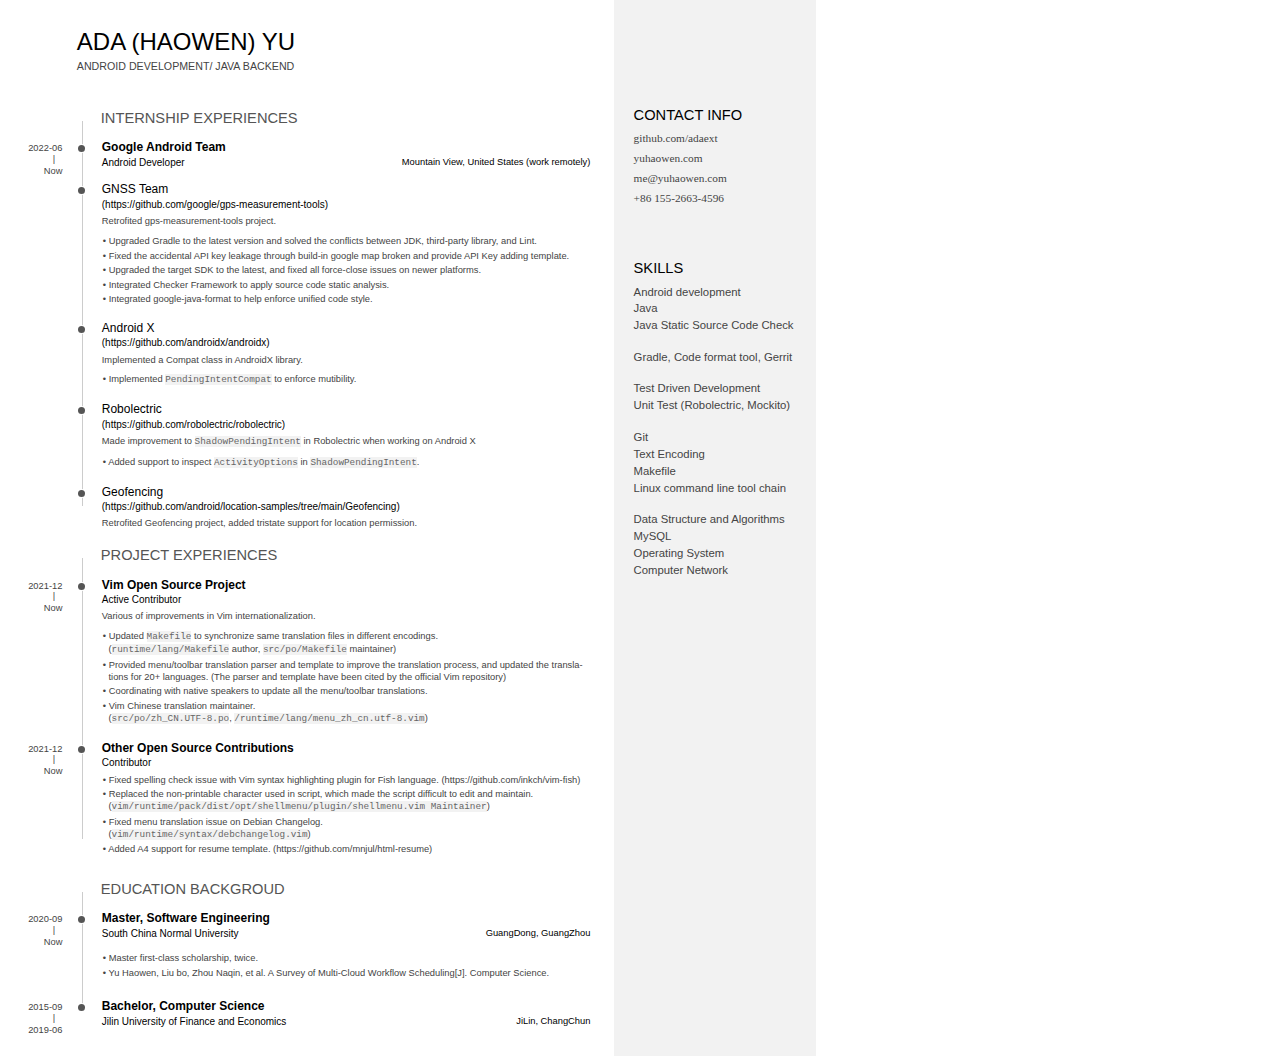
==== resume/en.html @ 3801df82 "Add check code" ====
<!DOCTYPE html>
<html>

<head>
  <meta charset="utf-8" />
  <link rel="stylesheet" type="text/css" href="normalize/normalize.css" />
  <link rel="stylesheet" type="text/css" href="Font-Awesome/css/all.min.css" />
  <link rel="stylesheet" type="text/css" href="style.css" />
</head>

<body lang="en">
  <section id="main">
    <header id="title">
      <h1>Ada (Haowen) Yu</h1>
      <span class="subtitle">Android Development/ Java Backend</span>
    </header>
    <section class="main-block">
      <h2>
        <i class="fa fa-suitcase"></i> Internship Experiences
      </h2>
      <section class="blocks">
        <div class="date">
          <span>2022-06</span><span>Now</span>
        </div>
        <div class="decorator">
        </div>
        <div class="details">
          <header>
            <h3>Google Android Team</h3>
            <span class="place">Android Developer</span>
            <span class="place"></span>
            <span class="location">Mountain View, United States (work remotely)</span>
          </header>
        </div>
      </section>
      <section class="blocks">
        <div class="date">
          <span></span>
        </div>
        <div class="decorator">
        </div>
        <div class="details">
          <header>
            <h3><span style="font-weight:normal">GNSS Team</span></h3>
            <span class="place">(https://github.com/google/gps-measurement-tools)</span>
          </header>
          <div>
            Retrofited gps-measurement-tools project.
            <ul>
              <li>Upgraded Gradle to the latest version and solved the conflicts between JDK, third-party library, and
                Lint.</li>
              <li>Fixed the accidental API key leakage through build-in google map broken and provide API Key adding
                template.</li>
              <li>Upgraded the target SDK to the latest, and fixed all force-close issues on newer platforms.</li>
              <li>Integrated Checker Framework to apply source code static analysis.</li>
              <li>Integrated google-java-format to help enforce unified code style.</li>
            </ul>
          </div>
        </div>
      </section>
      <section class="blocks">
        <div class="date">
          <span></span>
        </div>
        <div class="decorator">
        </div>
        <div class="details">
          <header>
            <h3><span style="font-weight:normal">Android X</span></h3>
            <span class="place">(https://github.com/androidx/androidx)</span>
          </header>
          <div>
            Implemented a Compat class in AndroidX library.
            <ul>
              <li>Implemented <code>PendingIntentCompat</code> to enforce mutibility.</li>
            </ul>
          </div>
        </div>
      </section>
      <section class="blocks">
        <div class="date">
          <span></span>
        </div>
        <div class="decorator">
        </div>
        <div class="details">
          <header>
            <h3><span style="font-weight:normal">Robolectric</span></h3>
            <span class="place">(https://github.com/robolectric/robolectric)</span>
          </header>
          <div>
            Made improvement to <code>ShadowPendingIntent</code> in Robolectric when working on Android X
            <ul>
              <li>Added support to inspect <code>ActivityOptions</code> in <code>ShadowPendingIntent</code>.</li>
            </ul>
          </div>
        </div>
      </section>
      <section class="blocks">
        <div class="date">
          <span></span>
        </div>
        <div class="decorator">
        </div>
        <div class="details">
          <header>
            <h3><span style="font-weight:normal">Geofencing</span></h3>
            <span class="place">(https://github.com/android/location-samples/tree/main/Geofencing)</span>
          </header>
          <div>
            Retrofited Geofencing project, added tristate support for location permission.
          </div>
        </div>
      </section>
    </section>
    <section class="main-block">
      <h2>
        <i class="fa fa-folder-open"></i> Project Experiences
      </h2>
      <section class="blocks">
        <div class="date">
          <span>2021-12</span><span>Now</span>
        </div>
        <div class="decorator">
        </div>
        <div class="details">
          <header>
            <h3>Vim Open Source Project</h3>
            <span class="place">Active Contributor</span>
          </header>
          <div>
            Various of improvements in Vim internationalization.
            <ul>
              <li>Updated <code> Makefile</code> to synchronize same translation files in different
                encodings.<br>(<code>runtime/lang/Makefile</code> author, <code>src/po/Makefile</code> maintainer)</li>
              <li>Provided menu/toolbar translation parser and template to improve the translation process, and updated
                the translations for 20+ languages. (The parser and template have been cited by the official Vim
                repository)</li>
              <li>Coordinating with native speakers to update all the menu/toolbar translations.</li>
              <li>Vim Chinese translation maintainer.
                <br>(<code>src/po/zh_CN.UTF-8.po</code>, <code>/runtime/lang/menu_zh_cn.utf-8.vim</code>)</li>
            </ul>
          </div>
        </div>
      </section>
      <section class="blocks">
        <div class="date">
          <span>2021-12</span><span>Now</span>
        </div>
        <div class="decorator">
        </div>
        <div class="details">
          <header>
            <h3>Other Open Source Contributions</h3>
            <span class="place">Contributor</span>
          </header>
          <div>
            <ul>
              <li>Fixed spelling check issue with Vim syntax highlighting plugin for Fish
                language. (https://github.com/inkch/vim-fish)</li>
              <li>Replaced the non-printable character used in script, which made the script difficult to edit and
                maintain.<br>(<code>vim/runtime/pack/dist/opt/shellmenu/plugin/shellmenu.vim Maintainer</code>)</li>
              <li>Fixed menu translation issue on Debian
                Changelog.<br>(<code>vim/runtime/syntax/debchangelog.vim</code>)</li>
              <li>Added A4 support for resume template. (https://github.com/mnjul/html-resume)</li>
            </ul>
          </div>
        </div>
      </section>
    </section>
    <section class="main-block concise">
      <h2>
        <i class="fa fa-graduation-cap"></i> Education Backgroud
      </h2>
      <section class="blocks">
        <div class="date">
          <span>2020-09</span><span>Now</span>
        </div>
        <div class="decorator">
        </div>
        <div class="details">
          <header>
            <h3>Master, Software Engineering</h3>
            <span class="place">South China Normal University</span>
            <span class="location">GuangDong, GuangZhou</span>
          </header>
          <div>
            <ul>
              <li>Master first-class scholarship, twice.</li>
              <li>Yu Haowen, Liu bo, Zhou Naqin, et al. A Survey of Multi-Cloud Workflow Scheduling[J]. Computer
                Science.</li>
            </ul>
          </div>
        </div>
      </section>
      <section class="blocks">
        <div class="date">
          <span>2015-09</span><span>2019-06</span>
        </div>
        <div class="decorator">
        </div>
        <div class="details">
          <header>
            <h3>Bachelor, Computer Science</h3>
            <span class="place">Jilin University of Finance and Economics</span>
            <span class="location">JiLin, ChangChun</span>
          </header>
        </div>
      </section>
    </section>
  </section>
  <aside id="sidebar">
    <div class="side-block" id="contact">
      <h1>
        CONTACT INFO
      </h1>
      <ul>
        <li><i class="fa-brands fa-github"></i> github.com/adaext</li>
        <li><i class="fa fa-globe"></i> yuhaowen.com</li>
        <li><i class="fa fa-envelope"></i> me@yuhaowen.com</li>
        <li><i class="fa fa-phone"></i> +86 155-2663-4596 </li>
      </ul>
    </div>
    <div class="side-block" id="skills">
      <h1>
        Skills
      </h1>
      <ul>
        <li>Android development</li>
        <li>Java</li>
        <li>Java Static Source Code Check</li>
      </ul>
      <ul>
        <li>Gradle, Code format tool, Gerrit</li>
      </ul>
      <ul>
        <li>Test Driven Development</li>
        <li>Unit Test (Robolectric, Mockito)</li>
      </ul>
      <ul>
        <li>Git</li>
        <li>Text Encoding</li>
        <li>Makefile</li>
        <li> Linux command line tool chain</li>
      </ul>
      <ul>
        <li>Data Structure and Algorithms</li>
        <li>MySQL</li>
        <li>Operating System</li>
        <li>Computer Network</li>
      </ul>
    </div>
    <div class="side-block" id="skills">
    </div>
  </aside>
</body>

</html>
---- resume/style.css ----
@page{
  size: letter portrait;
  margin: 0;
}

*{
  box-sizing: border-box;
}

:root{
  --page-width: 8.5in;
  --page-height: 11in;
  --main-width: 6.4in;
  --sidebar-width: calc(var(--page-width) - var(--main-width));
  --decorator-horizontal-margin: 0.2in;

  --sidebar-horizontal-padding: 0.2in;

  /* XXX: using px for very good precision control */
  --decorator-outer-offset-top: 10px;
  --decorator-outer-offset-left: -5.5px;
  --decorator-border-width: 1px;
  --decorator-outer-dim: 9px;
  --decorator-border: 1px solid #ccc;

  --row-blocks-padding-top: 5pt;
  --date-block-width: 0.6in;

  --main-blocks-title-icon-offset-left: -19pt;
}

body{
  width: var(--page-width);
  height: var(--page-height);
  margin: 0;
  font-family: "Open Sans", sans-serif; 
  font-weight: 300;
  line-height: 1.3;
  color: #444;
  hyphens: auto;
}

h1, h2, h3{
  margin: 0;
  color: #000;
}

li{
  list-style-type: none;
}

#main{
  float: left;
  width: var(--main-width);
  padding: 0.25in 0.25in 0 0.25in;
  font-size: 7pt;
}

#sidebar{
  float: right;
  position: relative; /* for disclaimer */
  width: var(--sidebar-width);
  height: 100%;
  padding: 0.6in var(--sidebar-horizontal-padding);
  background-color: #f2f2f2;
  font-size: 8.5pt;
}

/* main */

/** big title **/
#title, h1, h2{
  text-transform: uppercase;
}

#title{
  position: relative;
  left: 0.55in;
  margin-bottom: 0.3in;
  line-height: 1.2;
}

#title h1{
  font-weight: 300;
  font-size: 18pt;
  line-height: 1.5;
}

#title h1 strong{
  margin: auto 2pt auto 4pt;
  font-weight: 600;
}

.subtitle{
  font-size: 8pt;
}

/*** categorial blocks ***/

.main-block{
  margin-top: 0.1in;
}

#main h2{
  position: relative;
  top: var(--row-blocks-padding-top);
  /* XXX: 0.5px for aligning fx printing */
  left: calc((var(--date-block-width) + var(--decorator-horizontal-margin)));
  font-weight: 400;
  font-size: 11pt;
  color: #555;
}

#main h2 > i{
  /* use absolute position to prevent icon's width from misaligning title */
  /* assigning a fixed width here is no better due to needing to align decorator
     line too */
  position: absolute;
  left: var(--main-blocks-title-icon-offset-left);
  z-index: 1; /* over decorator line */
  color: #444;
}

#main h2::after{ /* extends the decorator line */
  height: calc(var(--row-blocks-padding-top) * 2);
  position: relative;
  top: calc(-1 * var(--row-blocks-padding-top));
  /* XXX: 0.5px for aligning fx printing */
  left: calc(-1 * var(--decorator-horizontal-margin));
  display: block;
  border-left: var(--decorator-border);
  z-index: 0;
  line-height: 0;
  font-size: 0;
  content: ' ';
}

/**** minor tweaks on the icon fonts ****/
#main h2 > .fa-graduation-cap{
  left: calc(var(--main-blocks-title-icon-offset-left) - 2pt);
  top: 2pt;
}

#main h2 > .fa-suitcase{
  top: 1pt;
}

#main h2 > .fa-folder-open{
  top: 1.5pt;
}

/**** individual row blocks (date - decorator - details) ****/

.blocks{
  display: flex;
  flex-flow: row nowrap;
}

.blocks > div{
  padding-top: var(--row-blocks-padding-top);
}

.date{
  flex: 0 0 var(--date-block-width);
  padding-top: calc(var(--row-blocks-padding-top) + 2.5pt) !important;
  padding-right: var(--decorator-horizontal-margin);
  font-size: 7pt;
  text-align: right;
  line-height: 1;
}

.date span{
  display: block;
}

.date span:nth-child(2)::before{
  position: relative;
  top: 1pt;
  right: 5.5pt;
  display: block;
  height: 10pt;
  content: '|';
}

.decorator{
  flex: 0 0 0;
  position: relative;
  width: 2pt;
  min-height: 100%;
  border-left: var(--decorator-border);
}

code {
  background-color:#f2f2f2;
  color: #666;
  font-family:'Courier New', Courier, monospace;
  font-weight: 400;
  font-style: normal;
}
/*
 * XXX: Use two filled circles to achieve the circle-with-white-border effect.
 * The normal technique of only using one pseudo element and
 * border: 1px solid white; style makes firefox erroneously either:
 * 1) overflows the grayshade background (if no background-clip is set), or
 * 2) shows decorator line which should've been masked by the white border
 *
 */

.decorator::before{
  position: absolute;
  top: var(--decorator-outer-offset-top);
  left: var(--decorator-outer-offset-left);
  content: ' ';
  display: block;
  width: var(--decorator-outer-dim);
  height: var(--decorator-outer-dim);
  border-radius: calc(var(--decorator-outer-dim) / 2);
  background-color: #fff;
}

.decorator::after{
  position: absolute;
  top: calc(var(--decorator-outer-offset-top) + var(--decorator-border-width));
  left: calc(var(--decorator-outer-offset-left) + var(--decorator-border-width));
  content: ' ';
  display: block;
  width: calc(var(--decorator-outer-dim) - (var(--decorator-border-width) * 2));
  height: calc(var(--decorator-outer-dim) - (var(--decorator-border-width) * 2));
  border-radius: calc((var(--decorator-outer-dim) - (var(--decorator-border-width) * 2)) / 2);
  background-color: #555;
}

.blocks:last-child .decorator{ /* slightly shortens it */
  margin-bottom: 0.25in;
}

/***** fine-tunes on the details block where the real juice is *****/

.details{
  flex: 1 0 0;
  padding-left: var(--decorator-horizontal-margin);
  padding-top: calc(var(--row-blocks-padding-top) - 0.5pt) !important; /* not sure why but this is needed for better alignment */
}

.details header{
  color: #000;
}

.details h3{
  font-size: 9pt;
}

.main-block:not(.concise) .details div{
  margin: 0.18in 0 0.1in 0; 
}

.main-block:not(.concise) .blocks:last-child .details div{
  margin-bottom: 0;
}

.main-block.concise .details div:not(.concise){
  /* use padding to work around the fact that margin doesn't affect floated
     neighboring elements */
  padding: 0.05in 0 0.07in 0;
}

.details .place{
  float: left;
  font-size: 7.5pt;
}

.details .location{
  float: right;
}

.details div{
  clear: both;
}

.details .location::before{
  display: inline-block;
  position: relative;
  right: 3pt;
  top: 0.25pt;
  font-family: FontAwesome;
  font-weight: normal;
  font-style: normal;
  text-decoration: inherit;
  content: "\f041";
}

/***** fine-tunes on the lists... *****/

#main ul{
  padding-left: 0.07in;
  margin: 0.08in 0;
}

#main li{
  margin: 0 0 0.025in 0;
}

/****** customize list symbol style ******/
#main li::before{
  position: relative;
  margin-left: -4.25pt;
  content: '• ';
}

.details .concise ul{
  margin: 0 !important;
  -webkit-columns: 2;
  -moz-columns: 2;
  columns: 2;
}

.details .concise li{
  margin: 0 !important;
}

.details .concise li{
  margin-left: 0 !important;
}



/* sidebar */

#sidebar h1{
  font-weight: 400;
  font-size: 11pt;
}

.side-block{
  margin-top: 0.5in; 
}

.profile {
  margin: auto;
  text-align: left;
}

#contact ul{
  margin-top: 0.05in;
  padding-left: 0;
  font-family: "Source Code Pro";
  font-weight: 400;
  line-height: 1.75;
}

#contact li > i{
  width: 9pt; /* for text alignment */
  text-align: right;
}

#skills{
  line-height: 1.5;
}

#skills ul{
  margin: 0.05in 0 0.15in;
  padding: 0;
}

#disclaimer{
  position: absolute;
  bottom: var(--sidebar-horizontal-padding);
  right: var(--sidebar-horizontal-padding);
  font-size: 7.5pt;
  font-style: italic;
  line-height: 1.1;
  text-align: right;
  color: #777;
}

#disclaimer code{
  color: #666;
  font-family: "Source Code Pro";
  font-weight: 400;
  font-style: normal;
}
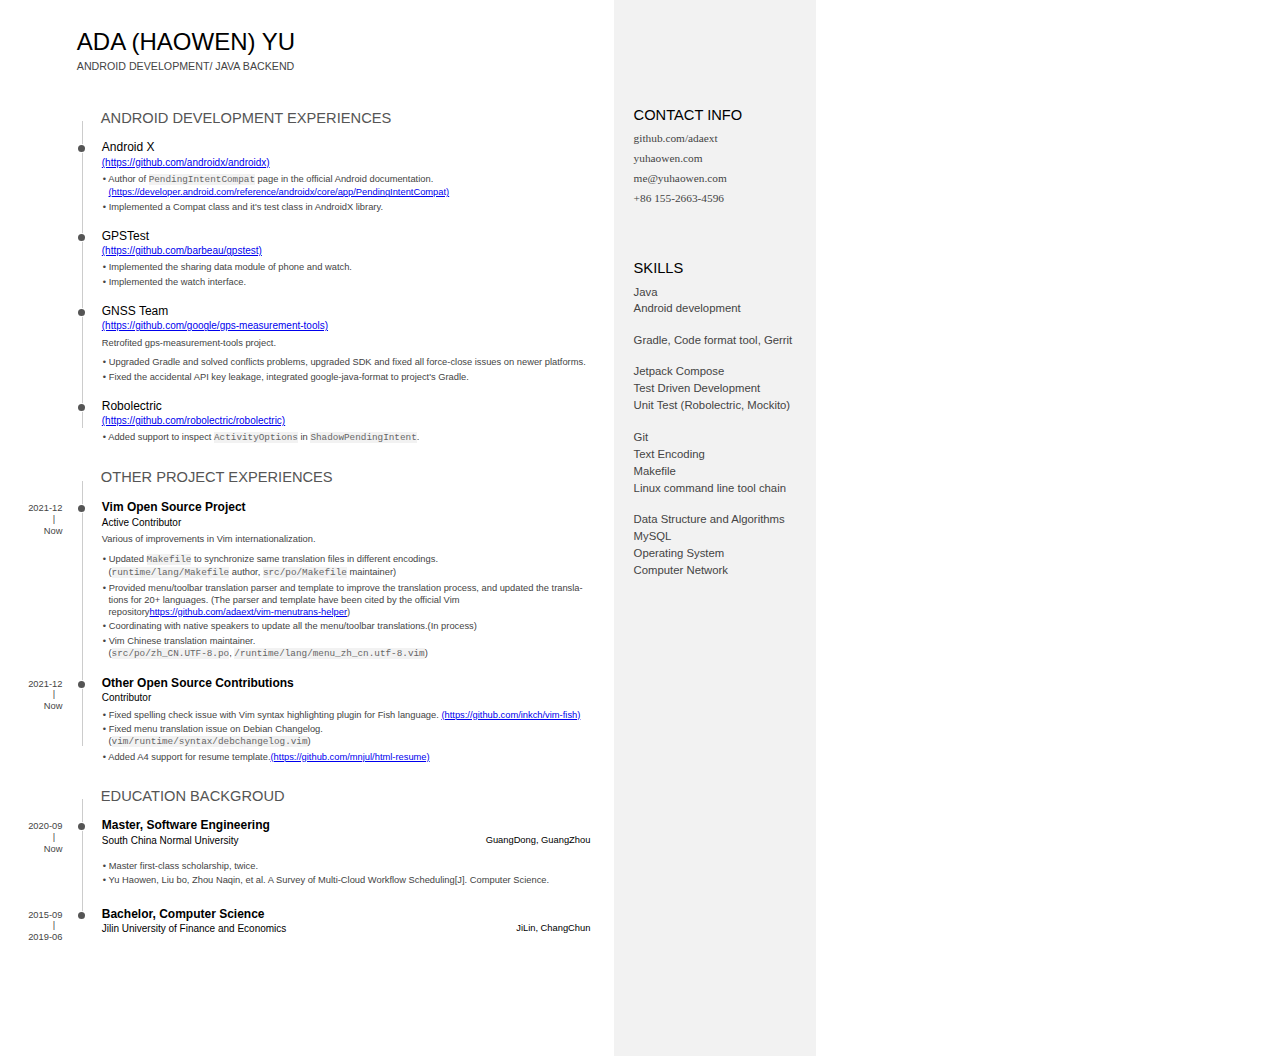
==== commit 06412385: "Refresh English resume." ====
--- a/resume/en.html
+++ b/resume/en.html
@@ -16,21 +16,45 @@
     </header>
     <section class="main-block">
       <h2>
-        <i class="fa fa-suitcase"></i> Internship Experiences
+        <i class="fa fa-suitcase"></i> Android Development Experiences
       </h2>
       <section class="blocks">
         <div class="date">
-          <span>2022-06</span><span>Now</span>
-        </div>
-        <div class="decorator">
-        </div>
-        <div class="details">
-          <header>
-            <h3>Google Android Team</h3>
-            <span class="place">Android Developer</span>
-            <span class="place"></span>
-            <span class="location">Mountain View, United States (work remotely)</span>
-          </header>
+          <span></span>
+        </div>
+        <div class="decorator">
+        </div>
+        <div class="details">
+          <header>
+            <h3><span style="font-weight:normal">Android X</span></h3>
+            <span class="place"><a href="https://github.com/androidx/androidx">(https://github.com/androidx/androidx)</a></span>
+          </header>
+          <div>
+            <ul>
+              <li>Author of <code>PendingIntentCompat</code> page in the official Android documentation.<br>
+                <a href="https://developer.android.com/reference/androidx/core/app/PendingIntentCompat">(https://developer.android.com/reference/androidx/core/app/PendingIntentCompat)</a></li></li>
+              <li>Implemented a Compat class and it's test class in AndroidX library.</li>
+            </ul>
+          </div>
+        </div>
+      </section>
+      <section class="blocks">
+        <div class="date">
+          <span></span>
+        </div>
+        <div class="decorator">
+        </div>
+        <div class="details">
+          <header>
+            <h3><span style="font-weight:normal">GPSTest</span></h3>
+            <span class="place"><a href="https://github.com/barbeau/gpstest">(https://github.com/barbeau/gpstest)</a></span>
+          </header>
+          <div>
+            <ul>
+              <li>Implemented the sharing data module of phone and watch.</li>
+              <li>Implemented the watch interface.</li>
+            </ul>
+          </div>
         </div>
       </section>
       <section class="blocks">
@@ -42,37 +66,13 @@
         <div class="details">
           <header>
             <h3><span style="font-weight:normal">GNSS Team</span></h3>
-            <span class="place">(https://github.com/google/gps-measurement-tools)</span>
+            <span class="place"><a href="https://github.com/google/gps-measurement-tools">(https://github.com/google/gps-measurement-tools)</a></span>
           </header>
           <div>
             Retrofited gps-measurement-tools project.
             <ul>
-              <li>Upgraded Gradle to the latest version and solved the conflicts between JDK, third-party library, and
-                Lint.</li>
-              <li>Fixed the accidental API key leakage through build-in google map broken and provide API Key adding
-                template.</li>
-              <li>Upgraded the target SDK to the latest, and fixed all force-close issues on newer platforms.</li>
-              <li>Integrated Checker Framework to apply source code static analysis.</li>
-              <li>Integrated google-java-format to help enforce unified code style.</li>
-            </ul>
-          </div>
-        </div>
-      </section>
-      <section class="blocks">
-        <div class="date">
-          <span></span>
-        </div>
-        <div class="decorator">
-        </div>
-        <div class="details">
-          <header>
-            <h3><span style="font-weight:normal">Android X</span></h3>
-            <span class="place">(https://github.com/androidx/androidx)</span>
-          </header>
-          <div>
-            Implemented a Compat class in AndroidX library.
-            <ul>
-              <li>Implemented <code>PendingIntentCompat</code> to enforce mutibility.</li>
+              <li>Upgraded Gradle and solved conflicts problems, upgraded SDK and fixed all force-close issues on newer platforms.</li>
+              <li>Fixed the accidental API key leakage, integrated google-java-format to project's Gradle.</li>
             </ul>
           </div>
         </div>
@@ -86,36 +86,19 @@
         <div class="details">
           <header>
             <h3><span style="font-weight:normal">Robolectric</span></h3>
-            <span class="place">(https://github.com/robolectric/robolectric)</span>
-          </header>
-          <div>
-            Made improvement to <code>ShadowPendingIntent</code> in Robolectric when working on Android X
+            <span class="place"><a href="https://github.com/robolectric/robolectric">(https://github.com/robolectric/robolectric)</a></span>
+          </header>
+          <div>
             <ul>
               <li>Added support to inspect <code>ActivityOptions</code> in <code>ShadowPendingIntent</code>.</li>
             </ul>
-          </div>
-        </div>
-      </section>
-      <section class="blocks">
-        <div class="date">
-          <span></span>
-        </div>
-        <div class="decorator">
-        </div>
-        <div class="details">
-          <header>
-            <h3><span style="font-weight:normal">Geofencing</span></h3>
-            <span class="place">(https://github.com/android/location-samples/tree/main/Geofencing)</span>
-          </header>
-          <div>
-            Retrofited Geofencing project, added tristate support for location permission.
           </div>
         </div>
       </section>
     </section>
     <section class="main-block">
       <h2>
-        <i class="fa fa-folder-open"></i> Project Experiences
+        <i class="fa fa-folder-open"></i> Other project Experiences
       </h2>
       <section class="blocks">
         <div class="date">
@@ -135,8 +118,8 @@
                 encodings.<br>(<code>runtime/lang/Makefile</code> author, <code>src/po/Makefile</code> maintainer)</li>
               <li>Provided menu/toolbar translation parser and template to improve the translation process, and updated
                 the translations for 20+ languages. (The parser and template have been cited by the official Vim
-                repository)</li>
-              <li>Coordinating with native speakers to update all the menu/toolbar translations.</li>
+                repository<a href="https://github.com/adaext/vim-menutrans-helper">https://github.com/adaext/vim-menutrans-helper</a>)</li>
+              <li>Coordinating with native speakers to update all the menu/toolbar translations.(In process)</li>
               <li>Vim Chinese translation maintainer.
                 <br>(<code>src/po/zh_CN.UTF-8.po</code>, <code>/runtime/lang/menu_zh_cn.utf-8.vim</code>)</li>
             </ul>
@@ -157,12 +140,12 @@
           <div>
             <ul>
               <li>Fixed spelling check issue with Vim syntax highlighting plugin for Fish
-                language. (https://github.com/inkch/vim-fish)</li>
-              <li>Replaced the non-printable character used in script, which made the script difficult to edit and
-                maintain.<br>(<code>vim/runtime/pack/dist/opt/shellmenu/plugin/shellmenu.vim Maintainer</code>)</li>
+                language. <a href="https://github.com/inkch/vim-fish">(https://github.com/inkch/vim-fish)</a></li>
+              <!-- <li>Replaced the non-printable character used in script, which made the script difficult to edit and
+                maintain.<br>(<code>vim/runtime/pack/dist/opt/shellmenu/plugin/shellmenu.vim Maintainer</code>)</li> -->
               <li>Fixed menu translation issue on Debian
                 Changelog.<br>(<code>vim/runtime/syntax/debchangelog.vim</code>)</li>
-              <li>Added A4 support for resume template. (https://github.com/mnjul/html-resume)</li>
+              <li>Added A4 support for resume template.<a href="https://github.com/mnjul/html-resume">(https://github.com/mnjul/html-resume)</a></li>
             </ul>
           </div>
         </div>
@@ -226,14 +209,14 @@
         Skills
       </h1>
       <ul>
+        <li>Java</li>
         <li>Android development</li>
-        <li>Java</li>
-        <li>Java Static Source Code Check</li>
       </ul>
       <ul>
         <li>Gradle, Code format tool, Gerrit</li>
       </ul>
       <ul>
+        <li>Jetpack Compose</li>
         <li>Test Driven Development</li>
         <li>Unit Test (Robolectric, Mockito)</li>
       </ul>
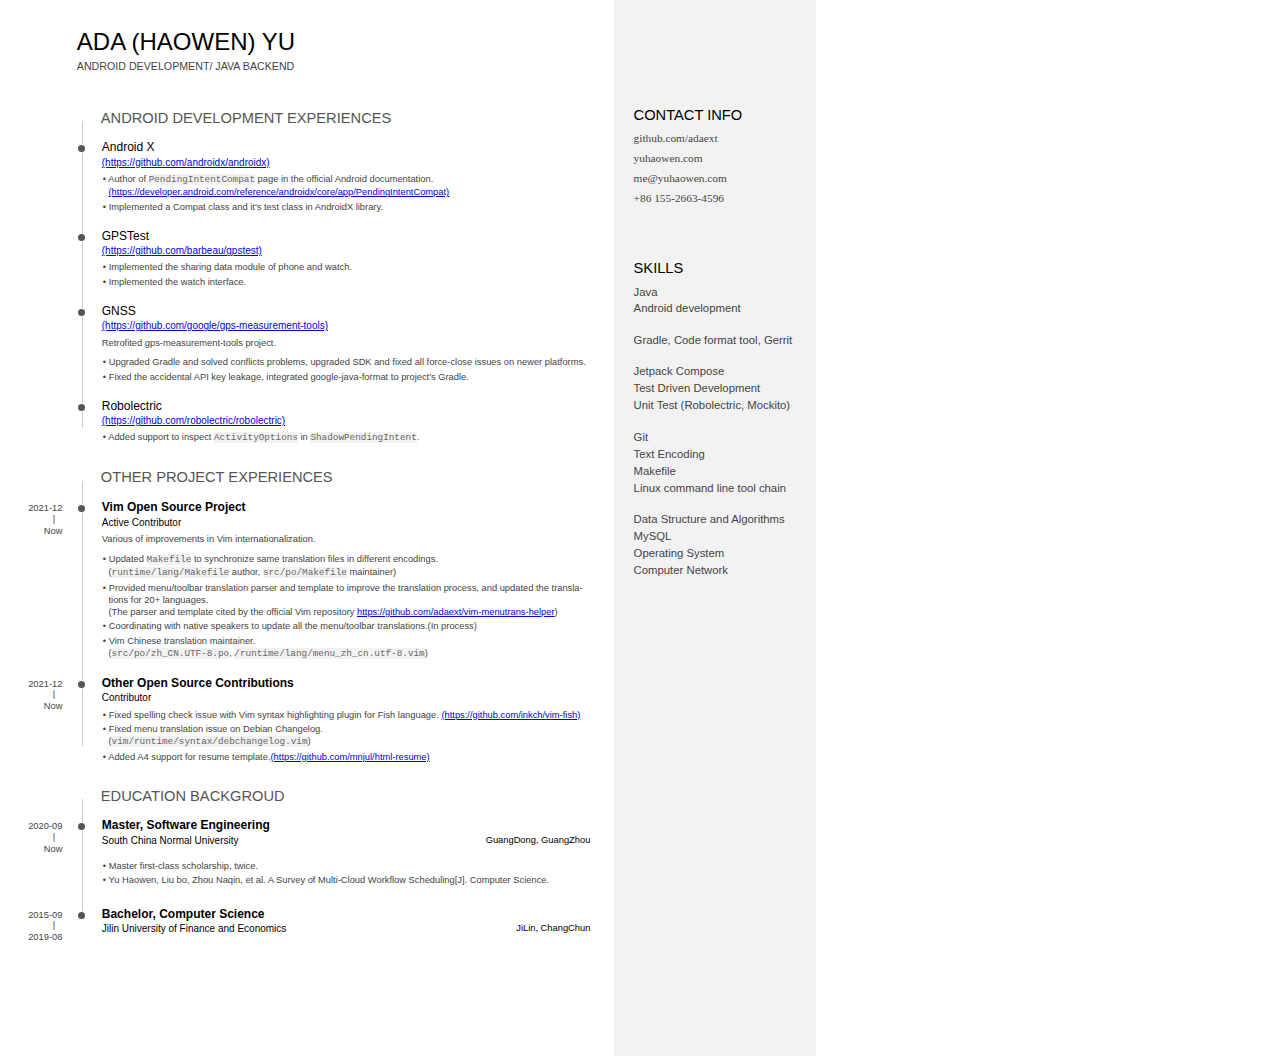
==== commit a4c854fd: "Tune the English resume format." ====
--- a/resume/en.html
+++ b/resume/en.html
@@ -65,7 +65,7 @@
         </div>
         <div class="details">
           <header>
-            <h3><span style="font-weight:normal">GNSS Team</span></h3>
+            <h3><span style="font-weight:normal">GNSS</span></h3>
             <span class="place"><a href="https://github.com/google/gps-measurement-tools">(https://github.com/google/gps-measurement-tools)</a></span>
           </header>
           <div>
@@ -117,8 +117,7 @@
               <li>Updated <code> Makefile</code> to synchronize same translation files in different
                 encodings.<br>(<code>runtime/lang/Makefile</code> author, <code>src/po/Makefile</code> maintainer)</li>
               <li>Provided menu/toolbar translation parser and template to improve the translation process, and updated
-                the translations for 20+ languages. (The parser and template have been cited by the official Vim
-                repository<a href="https://github.com/adaext/vim-menutrans-helper">https://github.com/adaext/vim-menutrans-helper</a>)</li>
+                the translations for 20+ languages.<br>(The parser and template cited by the official Vim repository <a href="https://github.com/adaext/vim-menutrans-helper">https://github.com/adaext/vim-menutrans-helper</a>)</li>
               <li>Coordinating with native speakers to update all the menu/toolbar translations.(In process)</li>
               <li>Vim Chinese translation maintainer.
                 <br>(<code>src/po/zh_CN.UTF-8.po</code>, <code>/runtime/lang/menu_zh_cn.utf-8.vim</code>)</li>
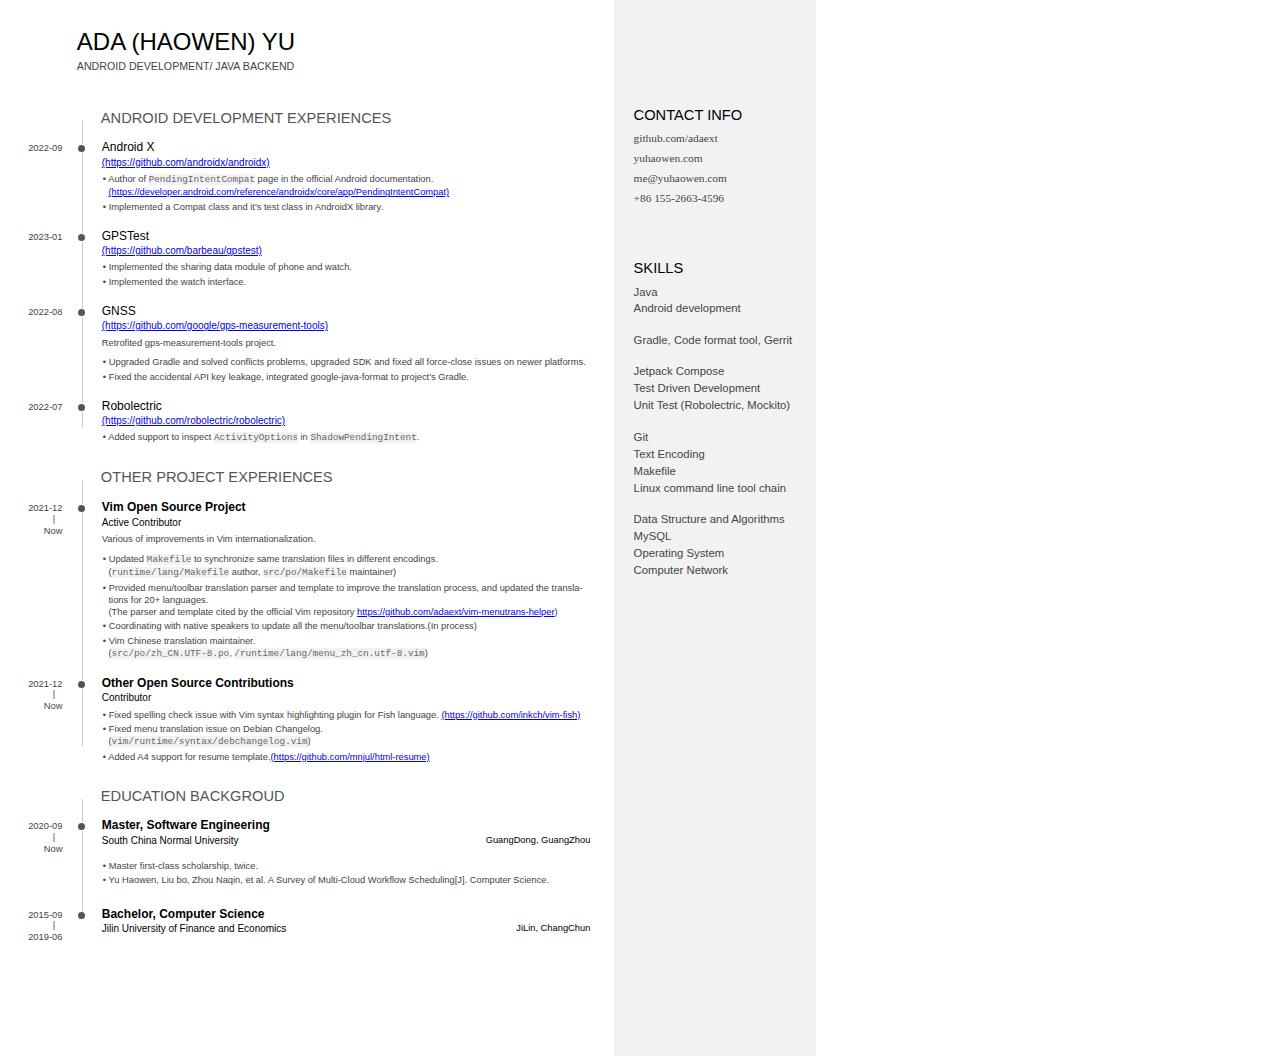
==== commit 0a3c6b9e: "Add date on Android development experiences." ====
--- a/resume/en.html
+++ b/resume/en.html
@@ -20,7 +20,7 @@
       </h2>
       <section class="blocks">
         <div class="date">
-          <span></span>
+          <span>2022-09</span>
         </div>
         <div class="decorator">
         </div>
@@ -40,7 +40,7 @@
       </section>
       <section class="blocks">
         <div class="date">
-          <span></span>
+          <span>2023-01</span>
         </div>
         <div class="decorator">
         </div>
@@ -59,7 +59,7 @@
       </section>
       <section class="blocks">
         <div class="date">
-          <span></span>
+          <span>2022-08</span>
         </div>
         <div class="decorator">
         </div>
@@ -79,7 +79,7 @@
       </section>
       <section class="blocks">
         <div class="date">
-          <span></span>
+          <span>2022-07</span>
         </div>
         <div class="decorator">
         </div>
